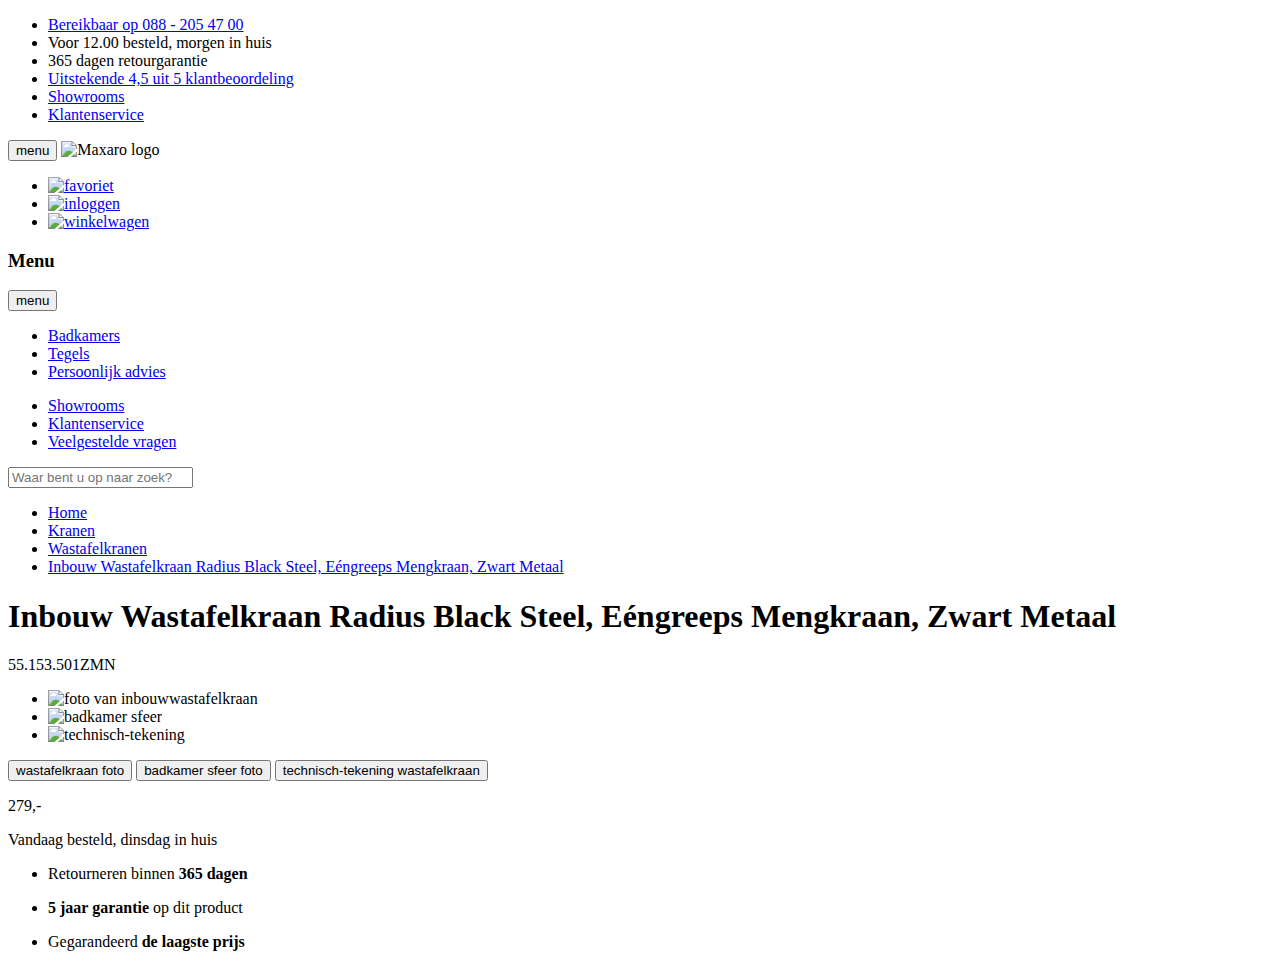
==== product_pagina.html @ a9a986fa "index pagina 80% af en begin product pagina" ====
<!doctype html>
<html lang="nl">

<head>
	<meta charset="UTF-8">
	<meta name="author" content="jouw naam">
	<meta name="viewport" content="width=device-width, initial-scale=1">
	<title>Badkamer & Tegel specialist | Maxaro</title>
	<link rel="preconnect" href="https://fonts.googleapis.com">
	<link rel="preconnect" href="https://fonts.gstatic.com" crossorigin>
	<link href="https://fonts.googleapis.com/css2?family=Caveat:wght@500&display=swap" rel="stylesheet">
	<link href="styles/style_product_pagina.css" rel="stylesheet">
</head>

<body>
	<header>
		<section>
			<ul class="container">
				<li>
					<a href="tel:0882054700">Bereikbaar op 088 - 205 47 00</a>
				</li>
				<li>
					Voor 12.00 besteld, morgen in huis
				</li>
				<li>
					365 dagen retourgarantie
				</li>
				<li>
					<a href="#">Uitstekende 4,5 uit 5 klantbeoordeling</a>
				</li>
				<li>
					<a href="#">Showrooms</a>
				</li>
				<li>
					<a href="#">Klantenservice</a>
				</li>
			</ul>
		</section>
		<nav class="container">
			<button>
				menu
			</button>
			<img src="images/site_pictures/maxaro-logo-white.svg" alt="Maxaro logo">
			<ul>
				<li>
					<a href="#"><img src="styles/icons/header-icons/heart-icon.svg" alt="favoriet"></a>
				</li>
				<li>
					<a href="#"><img src="styles/icons/header-icons/profile-icon.svg" alt="inloggen"></a>
				</li>
				<li>
					<a href="#"><img src="styles/icons/header-icons/cart-icon.svg" alt="winkelwagen "></a>
				</li>
			</ul>

			<!--BEGIN MOBILE NAV-->
			<section>
				<h3>
					Menu
				</h3>
				<button>
					menu
				</button>
				<ul>
					<li>
						<a href="#">Badkamers</a>
					</li>
					<li>
						<a href="#">Tegels</a>
					</li>
					<li>
						<a href="#">Persoonlijk advies</a>
					</li>
				</ul>

				<ul>
					<li>
						<a href="#">Showrooms</a>
					</li>
					<li>
						<a href="#">Klantenservice</a>
					</li>
					<li>
						<a href="#">Veelgestelde vragen</a>
					</li>
				</ul>
			</section>
			<!-- EIND MOBILE NAV-->
			<input type="text" placeholder="Waar bent u op naar zoek?">

		</nav>

	</header>



	<main>
		<ul class="container">
			<li><a href="index.html">Home</a></li>
			<li><a href="#">Kranen</a></li>
			<li><a href="#">Wastafelkranen</a></li>
			<li><a href="#">Inbouw Wastafelkraan Radius Black Steel, Eéngreeps Mengkraan, Zwart Metaal</a></li>
		</ul>
		<section class="container">
			<h1>Inbouw Wastafelkraan Radius Black Steel, Eéngreeps Mengkraan, Zwart Metaal</h1>
			<p>55.153.501ZMN</p>
			<ul>
				<li>
					<img src="/images/product_page/product-pictures/inbouw-wastafelkraan.jpeg"
						alt="foto van inbouwwastafelkraan">
				</li>
				<li>
					<img src="/images/product_page/product-pictures/badkamer.jpeg" alt="badkamer sfeer">
				</li>
				<li>
					<img src="/images/product_page/product-pictures/technisch-tekening.jpeg" alt="technisch-tekening">
				</li>
			</ul>
			<form>
				<button>wastafelkraan foto</button>
				<button>badkamer sfeer foto</button>
				<button>technisch-tekening wastafelkraan</button>
			</form>
			<section>
				<p>279,-</p>
				<p>Vandaag besteld, dinsdag in huis</p>
			</section>

		</section>

		<ul>
			<li>
				<p>Retourneren binnen <strong>365 dagen</strong></p>
			</li>
			<li>
				<p><strong>5 jaar garantie</strong> op dit product</p>
			</li>
			<li>
				<p>Gegarandeerd <strong>de laagste prijs</strong></p>
			</li>
		</ul>
	</main>
	<footer>

	</footer>
	<script src="scripts/script.js"></script>
</body>
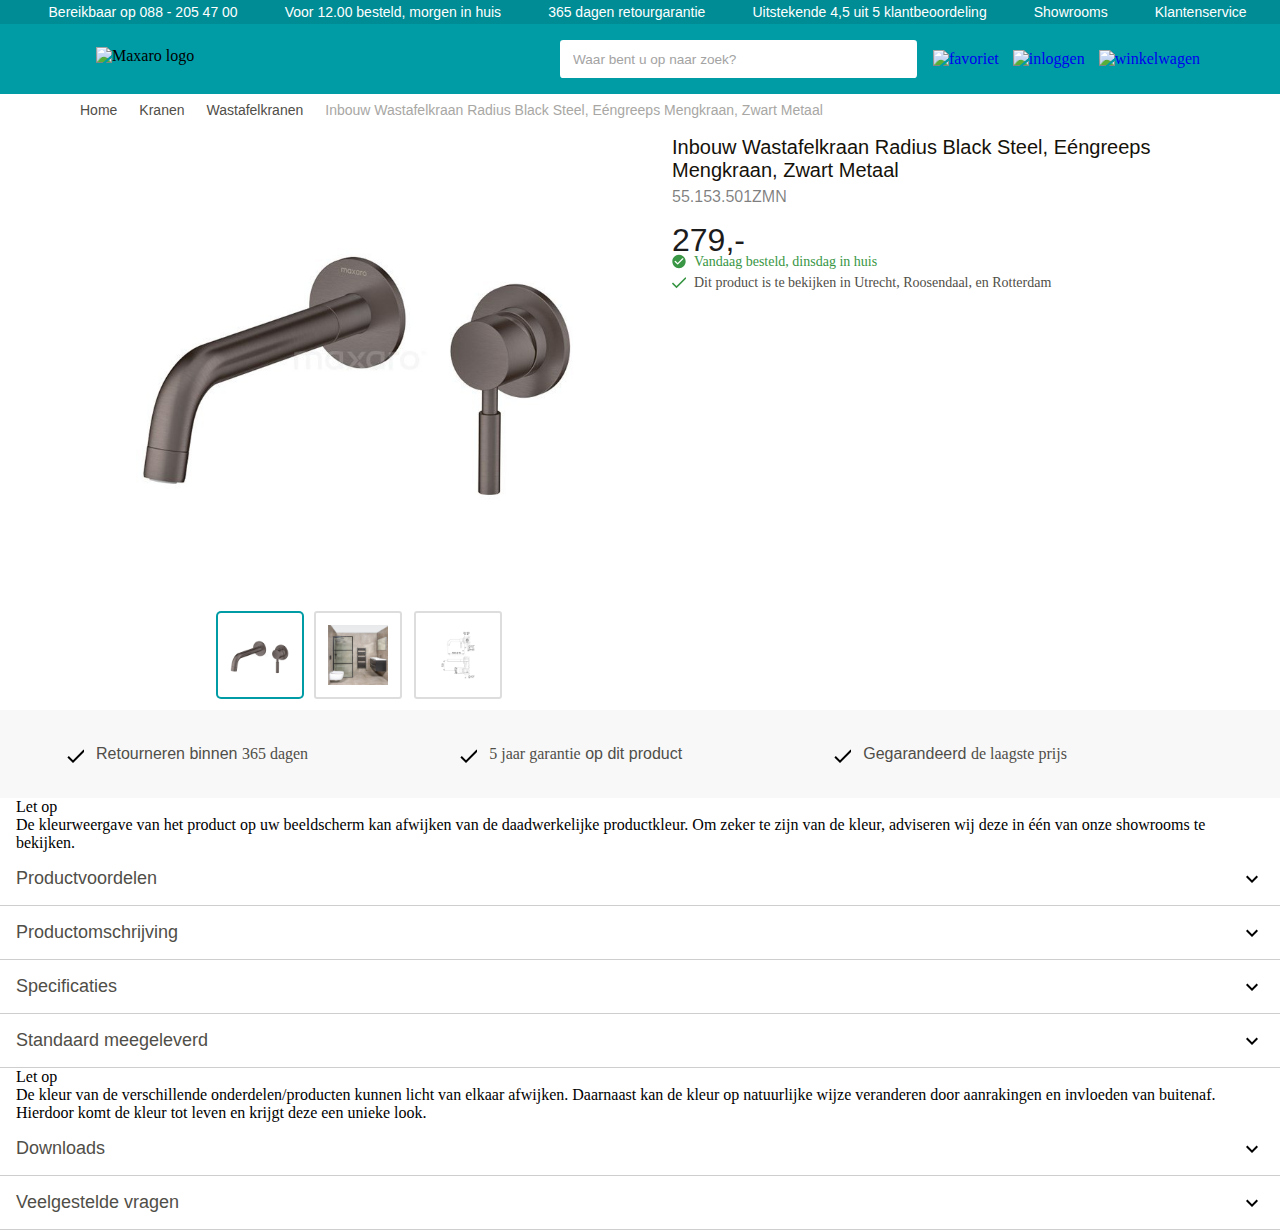
==== commit 817ca02e: "product specific page updated" ====
--- a/product_pagina.html
+++ b/product_pagina.html
@@ -54,7 +54,7 @@
 			</ul>
 
 			<!--BEGIN MOBILE NAV-->
-			<section>
+			<!-- <section>
 				<h3>
 					Menu
 				</h3>
@@ -84,7 +84,7 @@
 						<a href="#">Veelgestelde vragen</a>
 					</li>
 				</ul>
-			</section>
+			</section> -->
 			<!-- EIND MOBILE NAV-->
 			<input type="text" placeholder="Waar bent u op naar zoek?">
 
@@ -101,6 +101,7 @@
 			<li><a href="#">Wastafelkranen</a></li>
 			<li><a href="#">Inbouw Wastafelkraan Radius Black Steel, Eéngreeps Mengkraan, Zwart Metaal</a></li>
 		</ul>
+		<!--Globaal informatie product-->
 		<section class="container">
 			<h1>Inbouw Wastafelkraan Radius Black Steel, Eéngreeps Mengkraan, Zwart Metaal</h1>
 			<p>55.153.501ZMN</p>
@@ -117,28 +118,225 @@
 				</li>
 			</ul>
 			<form>
-				<button>wastafelkraan foto</button>
-				<button>badkamer sfeer foto</button>
-				<button>technisch-tekening wastafelkraan</button>
+				<button aria-label="foto impressie wastafelkraan"></button>
+				<button aria-label="foto impressie badkamer"></button>
+				<button aria-label="foto impressie technische tekening"></button>
 			</form>
+			<p>279,-</p>
+			<p>Vandaag besteld, dinsdag in huis</p>
+			<!--cta cart button-->
+			<!-- <section id="test">
+				<form>
+					<input type="number" placeholder="1" min="1" max="99"></input>
+					<button aria-label="plus 1 hoeveelheid">more</button>
+					<button aria-label="min 1 hoeveelheid">less</button>
+				</form>
+				<button aria-label="plaats in winkelwagen">Plaats in winkelwagen</button>
+			</section> -->
+
+			<p>Dit product is te bekijken in <strong>Utrecht, Roosendaal,</strong> en <strong>Rotterdam</strong></p>
+
+		</section>
+
+
+		<!--3 USP-->
+
+		<section>
+			<ul class="container">
+				<li>
+					<p>Retourneren binnen <strong>365 dagen</strong></p>
+				</li>
+				<li>
+					<p><strong>5 jaar garantie</strong> op dit product</p>
+				</li>
+				<li>
+					<p>Gegarandeerd <strong>de laagste prijs</strong></p>
+				</li>
+			</ul>
+
+		</section>
+		<!--Product details-->
+		<article>
+			<ul>
+				<li><a href="#productvoordelen">Productvoordelen</a></li>
+				<li><a href="#productomschrijving">Productomschrijving</a></li>
+				<li><a href="#specificaties">Specificaties</a></li>
+				<li><a href="#standaard_meegeleverd">Standaard Meegeleverd</a></li>
+				<li><a href="#downloads">Downloads</a></li>
+				<li><a href="FAQ">Faq</a></li>
+			</ul>
 			<section>
-				<p>279,-</p>
-				<p>Vandaag besteld, dinsdag in huis</p>
+				<p>Let op</p>
+				<p>De kleurweergave van het product op uw beeldscherm kan afwijken van de daadwerkelijke productkleur.
+					Om zeker te zijn van de kleur, adviseren wij deze in één van onze showrooms te bekijken.</p>
 			</section>
-
-		</section>
-
-		<ul>
-			<li>
-				<p>Retourneren binnen <strong>365 dagen</strong></p>
-			</li>
-			<li>
-				<p><strong>5 jaar garantie</strong> op dit product</p>
-			</li>
-			<li>
-				<p>Gegarandeerd <strong>de laagste prijs</strong></p>
-			</li>
-		</ul>
+			<details>
+				<summary id="productvoordelen">Productvoordelen</summary>
+				<ul>
+					<li>
+						<p>Het hoge afwerkingsniveau zorgt voor een luxe uitstraling.</p>
+					</li>
+					<li>
+						<p>De wastafelkraan beschikt over Easy Clean, waardoor u de straalregelaar met één
+							vingerbeweging kalkvrij maakt.
+
+						</p>
+					</li>
+					<li>
+						<p>Het meermaals handmatig en machinaal polijsten geeft de kraan een zeer glad oppervlak.
+
+						</p>
+					</li>
+					<li>
+						<p>De cartouche met keramische schijftechnologie van Kerox maakt dit exemplaar zeer accuraat.
+						</p>
+					</li>
+					<li>
+						<p>Dankzij de schuimstraalmond heeft u minder last van spatwater.</p>
+					</li>
+				</ul>
+			</details>
+			<details>
+				<summary id="productomschrijving">Productomschrijving</summary>
+				Deze prachtige wastafelkraan uit de Radius-serie maakt uw badkamermeubel compleet en staat dagelijks
+				centraal bij uw persoonlijke verzorging. De kraan is eenvoudig te bedienen door middel van een hendel,
+				waarmee u zowel de temperatuur als de kracht van de straal bepaalt. Daarbij is de wastafelkraan voorzien
+				van Easy Clean en hierdoor zeer eenvoudig schoon te maken. Met slechts één vingerbeweging maakt u de
+				straalregelaar kalkvrij.
+
+				<p>
+					<strong>Stijlvol design</strong>
+					De wastafelkraan heeft een stoere uitstraling door de zwart metalen kleur. Bovendien zorgen de
+					gebogen
+					uitloop en afgeronde vormen voor een elegante touch. Dit exemplaar mag absoluut niet ontbreken in uw
+					badkamerinterieur. Hiermee geeft u de ruimte gegarandeerd een stijlvolle look-and-feel.
+				</p>
+
+				<p>
+					<strong>Hoogwaardige kwaliteit</strong>
+					De wastafelkraan is voorzien van een zeer glad oppervlak doordat deze meermaals handmatig en
+					machinaal
+					gepolijst is. Na het polijsten wordt deze eerst vernikkeld en verchroomd, waardoor de afwerklaag
+					extra
+					sterk is. Vervolgens wordt de kraan geborsteld. Door de toepassing van PVD krijgt deze een zwart
+					metalen
+					kleur. Verder maakt de cartouche met keramische schijftechnologie van Kerox de kraan zeer
+					accuraat.Door
+					de uitstekende kwaliteit heeft u hier jarenlang plezier van.
+				</p>
+
+				<p>
+					<strong>Combineer met een badkamermeubel naar keuze</strong>
+					Combineer de wastafelkraan met een badkamermeubel. Het meubel stelt u volledig naar wens samen met
+					de
+					Modulo-serie.Om een mooi samenhangend geheel te creëren,stemt u de kranen in uw badkamer op elkaar
+					af.
+				</p>
+			</details>
+
+			<details>
+				<summary id="specificaties">Specificaties</summary>
+				<!--bron: https://developer.mozilla.org/en-US/docs/Web/HTML/Element/dl-->
+				<dl>
+					<dt>
+						Inbouwdiepte
+					</dt>
+					<dd>
+						35~60 mm
+					</dd>
+
+					<dt>
+						Kleur
+					</dt>
+					<dd>
+						Zwart
+					</dd>
+
+					<dt>
+						Kleurnaam
+					</dt>
+					<dd>
+						Zwart metaal
+					</dd>
+
+					<dt>
+						Lengte
+					</dt>
+
+					<dd>
+						21.5cm
+					</dd>
+				</dl>
+				<p>Wastafelkraan</p>
+				<dl>
+					<dt>
+						Bediening
+					</dt>
+					<dd>
+						Eéngreeps
+					</dd>
+					<dt>
+						Draadaansluiting
+					</dt>
+					<dd>
+						Binnendraad gas cilindrisch
+					</dd>
+					<dt>
+						Draaibaar
+					</dt>
+					<dd>
+						-
+					</dd>
+					<dt>
+						Inbouwdiepte
+					</dt>
+					<dd>
+						35~60 mm
+					</dd>
+					<dt>
+						Afwerkingsmethode
+					</dt>
+					<dd>
+						Physical vapor deposition
+					</dd>
+				</dl>
+				<p>Verpakkingsinformatie</p>
+				<p>
+					Pakket 1
+				</p>
+			</details>
+			<details>
+				<summary>Standaard meegeleverd</summary>
+				<ul>
+					<li>Inbouwdeel</li>
+					<li>Overloopcover</li>
+					<li>Bevestigingmateriaal</li>
+					<li>Installatiehandleiding</li>
+				</ul>
+			</details>
+			<section>
+				<p>Let op</p>
+				<p>De kleur van de verschillende onderdelen/producten kunnen licht van elkaar afwijken. Daarnaast kan de kleur op natuurlijke wijze veranderen door aanrakingen en invloeden van buitenaf. Hierdoor komt de kleur tot leven en krijgt deze een unieke look.</p>
+			</section>
+			<details>
+				<summary>Downloads</summary>
+				<ul>
+					<li><a href="#">onderhoud-kranen-toebehoren.pdf</a></li>
+					<li><a href="#">garantie-kranen-toebehoren_0.pdf</a></li>
+				</ul>
+			</details>
+			<details>
+				<summary>Veelgestelde vragen</summary>
+				<details>
+					<summary>Wat onderscheidt Maxaro-kranen van andere merken?</summary>
+					<p>Maxaro ontwikkelt eigen producten, waardoor wij alle kennis in huis hebben om u van deskundig advies te voorzien. Daarnaast bieden wij u een voor Nederland unieke eerstelijnsservice mét voorraadsysteem. Daardoor zijn we niet afhankelijk van externe leveranciers of producenten, en beschikt u snel over nieuwe of reserveonderdelen. Dit maakt dat wij met onze kranen een unieke marktpositie hebben.</p>
+				</details>
+				<details>
+					<summary>Hoeveel garantie heb ik op een kraan?</summary>
+					<p>Maxaro biedt u vanaf de datum van levering standaard twee of vijf jaar garantie op uw kraan. Bewaar uw oorspronkelijke factuur goed, want dit is uw bewijs van aankoop.</p>
+				</details>
+			</details>
+		</article>
 	</main>
 	<footer>
 
--- a/styles/style_product_pagina.css
+++ b/styles/style_product_pagina.css
@@ -0,0 +1,498 @@
+@import url(style_algemeen.css);
+
+/******/
+/*MAIN*/
+/******/
+
+main>ul:first-of-type {
+    display: flex;
+    gap: 3px;
+}
+
+main>ul:first-of-type li:not(:nth-of-type(3)) {
+    display: none;
+}
+
+main>ul li{
+    position: relative;
+    display: flex;
+    gap: 3px;
+    align-items: center;
+}
+
+main>ul:first-of-type li:nth-of-type(3)::before {
+    content: '';
+    flex-shrink: 0;
+
+    width: 1.5rem;
+    height: 1.5rem;
+    background-size: auto;
+    background-image: url('icons/main-tweede-pagina-icons/arrow-left-icon.svg');
+    background-repeat: no-repeat;
+}
+
+main>ul li:not(:last-of-type)::after{
+    content: '';
+    flex-shrink: 0;
+    width: 1rem;
+    height: 1rem;
+    background-size: auto;
+    background-image: url('icons/main-tweede-pagina-icons/arrow-right-icon.svg');
+    background-repeat: no-repeat;
+    display: none;
+}
+
+main>ul li a {
+    font-family: 'asapregular', sans-serif;
+    font-weight: lighter;
+    -webkit-font-smoothing: antialiased;
+    font-size: 0.875rem;
+    color: var(--main-tertiary-text-color);
+    padding-bottom: 2px;
+}
+
+main>ul li:last-of-type a {
+    color: var(--mobile-menu-last-ul-text-color);
+}
+
+/*************************/
+/*main product globaal informatie*/
+/*************************/
+
+main>section:first-of-type h1 {
+    font-size: 1.25rem;
+    color: var( --product-page-h1);
+    font-family: 'asap_mediumregular', sans-serif;
+    -webkit-font-smoothing: antialiased;
+    font-weight: 100;
+    margin-bottom: 0.75rem;
+}
+
+main>section:first-of-type>p:first-of-type {
+    color: var(--img-gradient);
+    font-family: 'asapregular', sans-serif;
+    -webkit-font-smoothing: antialiased;
+}
+
+main>section:first-of-type>ul:first-of-type {
+    overflow-x: scroll;
+    display: flex;
+    scroll-snap-type: x mandatory;
+    margin-bottom: 1rem;
+}
+
+main>section:first-of-type ul:first-of-type li {
+    position: relative;
+    display: block;
+    width: 100%;
+    height: 100%;
+    flex-shrink: 0;
+    scroll-snap-align: start;
+}
+
+main>section:first-of-type ul:first-of-type img {
+    width:14.375rem;
+    height: 14.375rem;
+    margin: auto;
+    display: block;
+}
+
+main>section:first-of-type>form{
+    display: none;
+}
+
+main>section:first-of-type p:nth-of-type(2) {
+    font-size: 2rem;
+    font-family: 'asap_mediumregular', sans-serif;
+    -webkit-font-smoothing: antialiased;
+    color: var(--main-text-color) ;
+}
+
+main>section:first-of-type p:nth-of-type(3) {
+    color:var(--product-on-stock-text-color);
+    font-family: 'asapbold';
+    font-size: .875rem;
+}
+
+main>section:first-of-type p:nth-of-type(3)::before {
+    padding-left: .875rem;
+    content:'';
+    width: 1rem;
+    height: 1rem;
+    margin-right: 0.5rem;
+    background-image: url(../styles/icons/main-tweede-pagina-icons/product-on-stock-check.svg);
+    background-repeat: no-repeat;
+    background-size: 1rem;
+    background-position: center;
+}
+
+main>section:first-of-type p:last-of-type {
+    -webkit-font-smoothing: antialiased;
+    font-family: 'asapregular';
+    color: var(--main-tertiary-text-color);
+    font-size: .875rem;
+    margin-right: .25rem;
+}
+
+main>section:first-of-type p:last-of-type::before {
+    padding-left: .875rem;
+    content:'';
+    width: 1.25rem;
+    height: 1.25rem;
+    margin-right: 0.5rem;
+    background-image: url(../styles/icons/main-tweede-pagina-icons/green-check-icon.svg);
+    background-repeat: no-repeat;
+    background-size: 1.25rem;
+    background-position: center;
+}
+
+main>section:first-of-type p:last-of-type strong {
+    -webkit-font-smoothing: antialiased;
+    font-weight: lighter;
+    font-family: 'asap_mediumregular';
+}
+
+main>section:first-of-type section {
+   border-top: 1px solid var(--mobile-menu-border-color);
+}
+
+
+/***********************/
+/*mobile in winkelwagen*/
+/***********************/
+
+main>section:first-of-type section{
+    display: flex;
+    align-items: center;
+    left: 0;
+    right: 0;
+    bottom: 0;
+    border-top: 1px solid var(--mobile-product-page-cta-bar-border);
+    position: fixed;
+    z-index: 1;
+    background-color: var( --accent-text-color);
+    padding: 0.75rem 1rem;
+    min-height:3rem;
+}
+
+main>section:first-of-type section>button{
+    padding: 0px 2rem;
+    flex-grow: 1;
+    justify-content: center;
+
+    background-color: var(--mobile-product-page-cta-button-color);
+    box-shadow: 0 2px 0 var( --cart-cta-button-box-shadow), 0 2px 0 var(--mobile-product-page-cta-button-color);
+    border: none;
+    border-radius: 4px;
+    appearance: none;
+
+    font-family:'asap_mediumregular', sans-serif;
+    -webkit-font-smoothing: antialiased;
+    font-weight: lighter;
+    color: white;
+    font-size: 1rem;
+    min-height: 3rem;
+}
+
+main>section:first-of-type section>form {
+    display: grid;
+    grid-template-columns: 1fr 1rem;
+    border: 1px solid var(--product-page-amount-counter-border);
+    border-radius: 3px;
+    margin-right: 0.75rem;
+    overflow: hidden;
+}
+
+main>section:first-of-type section input[type="number"] {
+    grid-row-start:1;
+    grid-row-end:3;
+    border: transparent;
+    text-align: center;
+    height: 2.875rem;
+    width: 3rem;
+}
+
+main>section:first-of-type section>form button {
+    width: 1rem;
+    height: 1rem;
+    appearance: none;
+    padding-left: 1rem;
+    overflow: hidden;
+    background-color: var(--accent-text-color);
+    background-repeat: no-repeat;
+    background-size: 1rem;
+    background-position: center;
+    border: none;
+}
+
+main>section:first-of-type section>form button:hover {
+  cursor: pointer;
+}
+
+main>section:first-of-type section button[aria-label="plus 1 hoeveelheid"] {
+    background-image: url(../styles/icons/main-tweede-pagina-icons/arrow-up-icon.svg);
+    align-self: end;
+}
+
+main>section:first-of-type section button[aria-label="min 1 hoeveelheid"] {
+    background-image: url(../styles/icons/main-tweede-pagina-icons/arrow-down-icon.svg);
+    align-self: start;
+}
+
+
+/*********************/
+/*de drie speerpunten*/
+/*********************/
+
+main>section:nth-of-type(2) ul {
+    display: flex;
+    flex-direction: column;
+    padding: 1rem 1rem;
+    border-top: solid 1px var(--mobile-menu-border-color);
+    border-bottom: solid 1px var(--mobile-menu-border-color);
+} 
+
+main>section:nth-of-type(2) ul li  {
+    position: relative;
+    display: flex;
+    align-items: center;
+    flex-direction: row;
+    gap: .25rem;
+}
+
+main>section:nth-of-type(2) ul li p  {
+    color: var(--main-tertiary-text-color);
+    font-size: .875rem;
+    font-family: 'asapregular', sans-serif;
+    -webkit-font-smoothing: antialiased;
+}
+
+main>section:nth-of-type(2) ul li::before {
+    content: '';
+    flex-shrink: 0;
+
+    width: 1.25rem;
+    height: 1.25rem;
+    background-size: auto;
+    background-image: url('icons/main-tweede-pagina-icons/green-check-icon.svg');
+    background-repeat: no-repeat;
+}
+
+main>section:nth-of-type(2) ul li p strong {
+    -webkit-font-smoothing: antialiased;
+    font-weight: lighter;
+    font-family: 'asap_mediumregular';
+}
+/*****************/
+/*product details*/
+/*****************/
+
+main>article>* {
+    padding-left: 1em;
+    padding-right: 1em;
+}
+
+main>article>ul:first-of-type {
+    display: none;
+}
+
+main>article details {
+    border-bottom: 1px solid var(--mobile-menu-border-color) ;
+}
+
+main>article>details summary {
+    padding: 1rem 0rem;
+
+    font-family: 'asap_mediumregular', sans-serif;
+    font-size: 1.125rem;
+    -webkit-font-smoothing: antialiased;
+    color: var(--main-tertiary-text-color);
+    
+    list-style-type: none;
+    background-image: url(../styles/icons/main-tweede-pagina-icons/arrow-down-icon.svg);
+    background-repeat: no-repeat;
+    background-size: 1.5rem;
+    background-position: 100% center;
+
+}
+
+main>article>details summary:hover {
+    cursor: pointer;
+}
+
+main>article details[open] summary{
+    background-image: url(../styles/icons/main-tweede-pagina-icons/arrow-up-icon.svg);
+} 
+
+
+main>article dl {
+    display: flex;
+    flex-wrap: wrap;
+}
+
+main>article dl dt,
+main>article dl dd {
+    width: 50%;
+    padding: 0.625rem 0.5rem;
+    font-family: 'asapregular', sans-serif;
+    -webkit-font-smoothing: antialiased;
+}
+
+main>article dl dt:nth-child(4n+1),
+main>article dl dd:nth-child(4n+2){
+    background-color: var(--review-section-background) ;
+    color: var( --product-page-detail-text-color);
+}
+
+main>article dl dd:nth-child(4n+2) {
+    color: var(--main-tertiary-text-color);
+}
+
+main>article dl dt{
+    color: var(--product-page-detail-text-color);
+}
+
+main>article dl dd{
+    color: var(--main-tertiary-text-color);
+}
+
+
+
+
+
+
+
+
+
+
+
+
+
+
+
+
+
+
+
+@media screen and (min-width:48em) {
+    main>ul:first-of-type li:not(:nth-of-type(3)), main>ul:first-of-type li:not(:last-of-type)::after {
+        display: flex;
+    }
+
+    main>ul:first-of-type li:nth-of-type(3)::before {
+        display: none;
+    }
+    /****************************/
+    /*globaal product informatie*/
+    /****************************/
+
+    main>section:first-of-type {
+        display: grid;
+        grid-template-columns: 50% 50%;
+        margin-top: 1rem;
+        column-gap: 2rem;
+        grid-template-rows: 3.25rem 2.125rem 2rem 1.3125rem 4rem 1.3125rem 1fr 6.875rem;
+    }
+
+    main>section:first-of-type>form {
+        display: flex;
+        gap: 0.75rem;
+        align-items: center;
+        justify-content: center;
+    }
+
+    main>section:first-of-type>form button {
+        appearance: none;
+        display: block;
+        box-sizing: content-box;
+        width: 3.75rem;
+        height: 3.75rem;
+        padding: .75rem;
+        overflow: hidden;
+        border: 2px solid var(--mobile-product-page-cta-bar-border);
+        border-radius: 3px;
+
+        background-color: white;
+        background-size: 3.75rem;
+        background-repeat: no-repeat;
+        background-position: center;
+
+    }
+
+    main>section:first-of-type>form button[aria-label="foto impressie wastafelkraan"] {
+        background-image: url(../images/product_page/product-pictures/inbouw-wastafelkraan.jpeg);
+        border: none;
+        box-shadow: 0 0 0 2px var(--brand-color);
+    }
+
+    main>section:first-of-type>form button[aria-label="foto impressie badkamer"] {
+        background-image: url(../images/product_page/product-pictures/badkamer.jpeg);
+    }
+
+    main>section:first-of-type>form button[aria-label="foto impressie technische tekening"] {
+        background-image: url(../images/product_page/product-pictures/technisch-tekening.jpeg);
+    }
+
+    main>section:first-of-type section {
+        position: static;
+        border-top: none;
+        padding-left: 0;
+        padding-right: 0;
+    }
+
+    main>section:first-of-type>ul:first-of-type {
+        grid-row: 1 / 8;
+    }
+
+    main>section:first-of-type>ul:first-of-type img {
+        max-width: 28rem;
+        width: 100%;
+        height: auto;
+    }
+
+    main>section:first-of-type>form:first-of-type {
+        grid-row: 8 / 9;
+    }
+
+    /**************/
+    /*3 USP punten*/
+    /**************/
+    main>section:last-of-type {
+        background-color: var(--product-page-3-usp-background);
+    } 
+
+    main>section:last-of-type ul {
+        display: flex;
+        flex-direction: row;
+        padding: 0rem;
+        height: 5.5rem;
+        border-top: none;
+        border-bottom: none;
+        justify-content: space-evenly;
+    } 
+
+    main>section:last-of-type ul li  {
+        flex-shrink: 0;
+        flex-grow: 1;
+    }
+
+    main>section:last-of-type ul li p  {
+        color: var(--main-tertiary-text-color);
+        font-size: 1rem;
+        font-family: 'asapregular', sans-serif;
+        -webkit-font-smoothing: antialiased;
+    }
+
+    main>section:last-of-type ul li::before {
+        background-image: url('icons/main-tweede-pagina-icons/usp-check-icon.svg');
+        margin-right: .5rem;
+    }
+}
+
+
+
+@media screen and (min-width:80em) {
+    main>ul:first-of-type {
+        margin-top: .5em;
+    }
+  }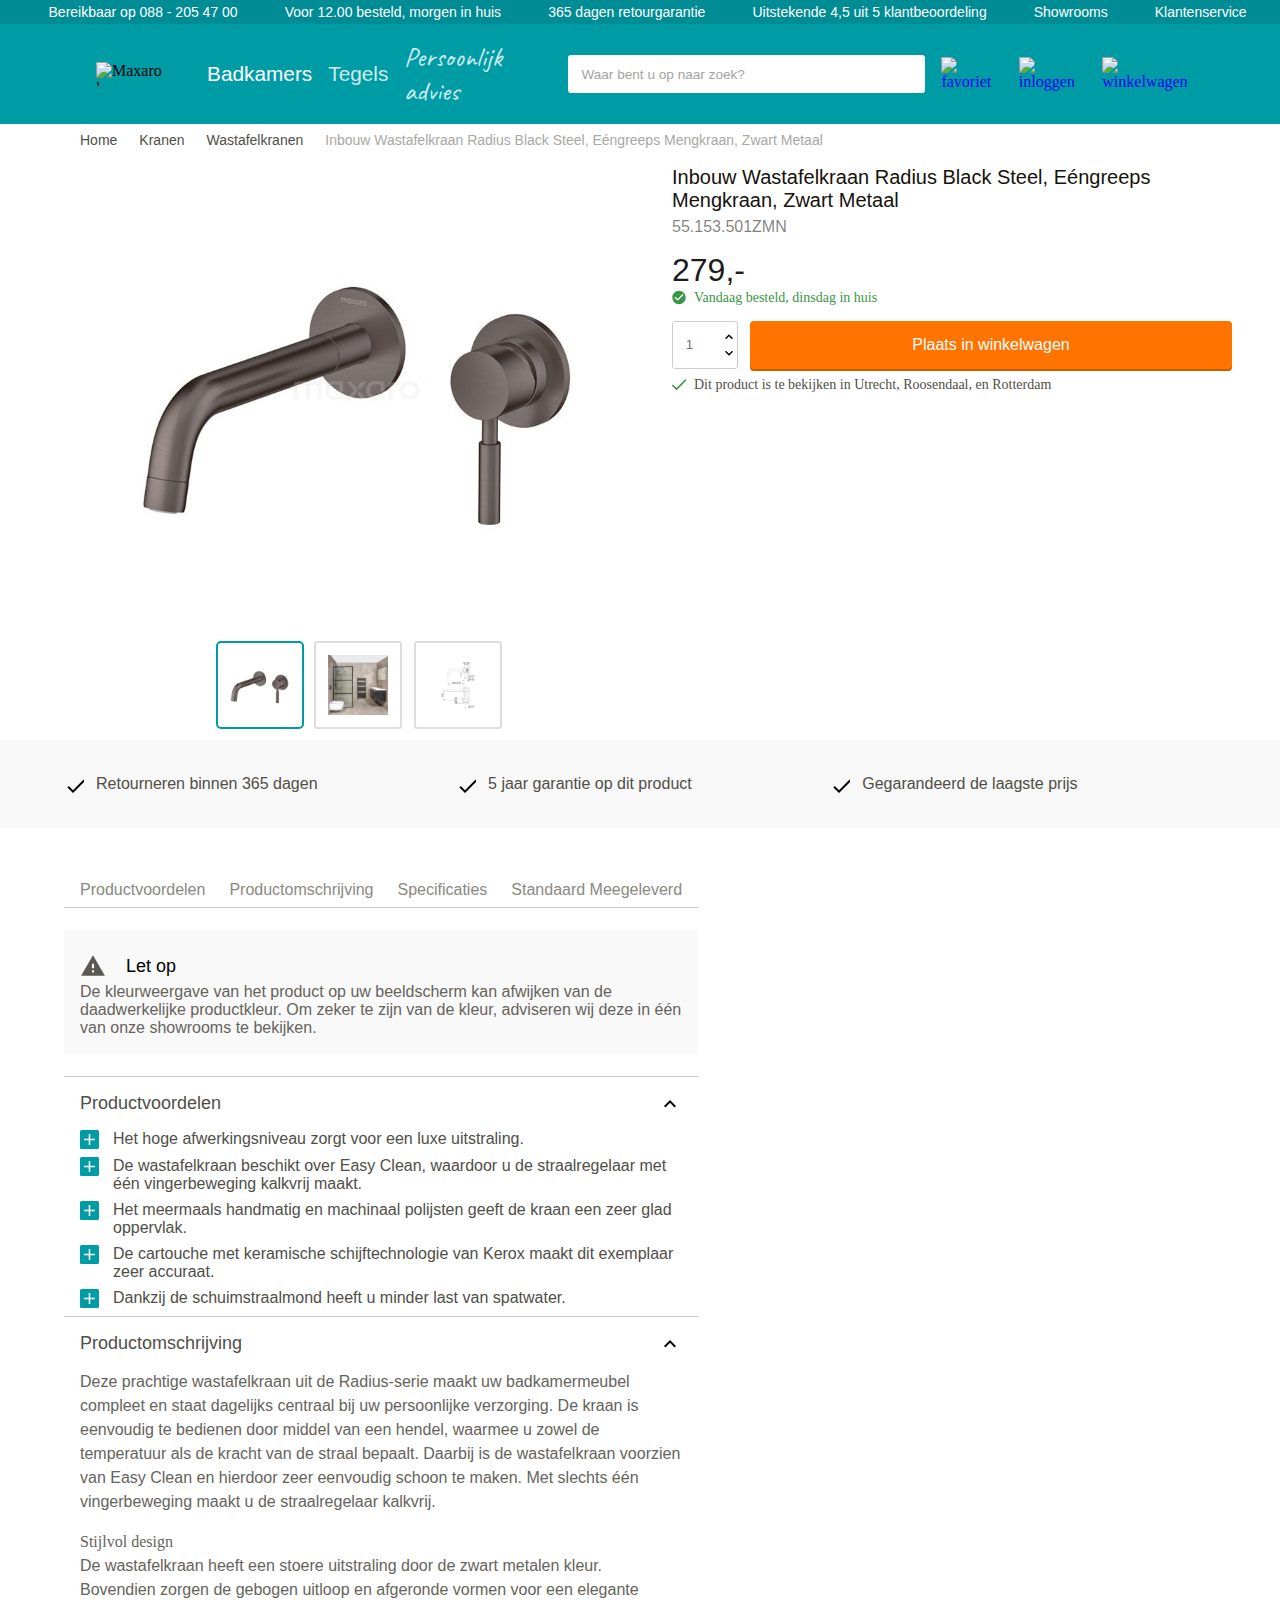
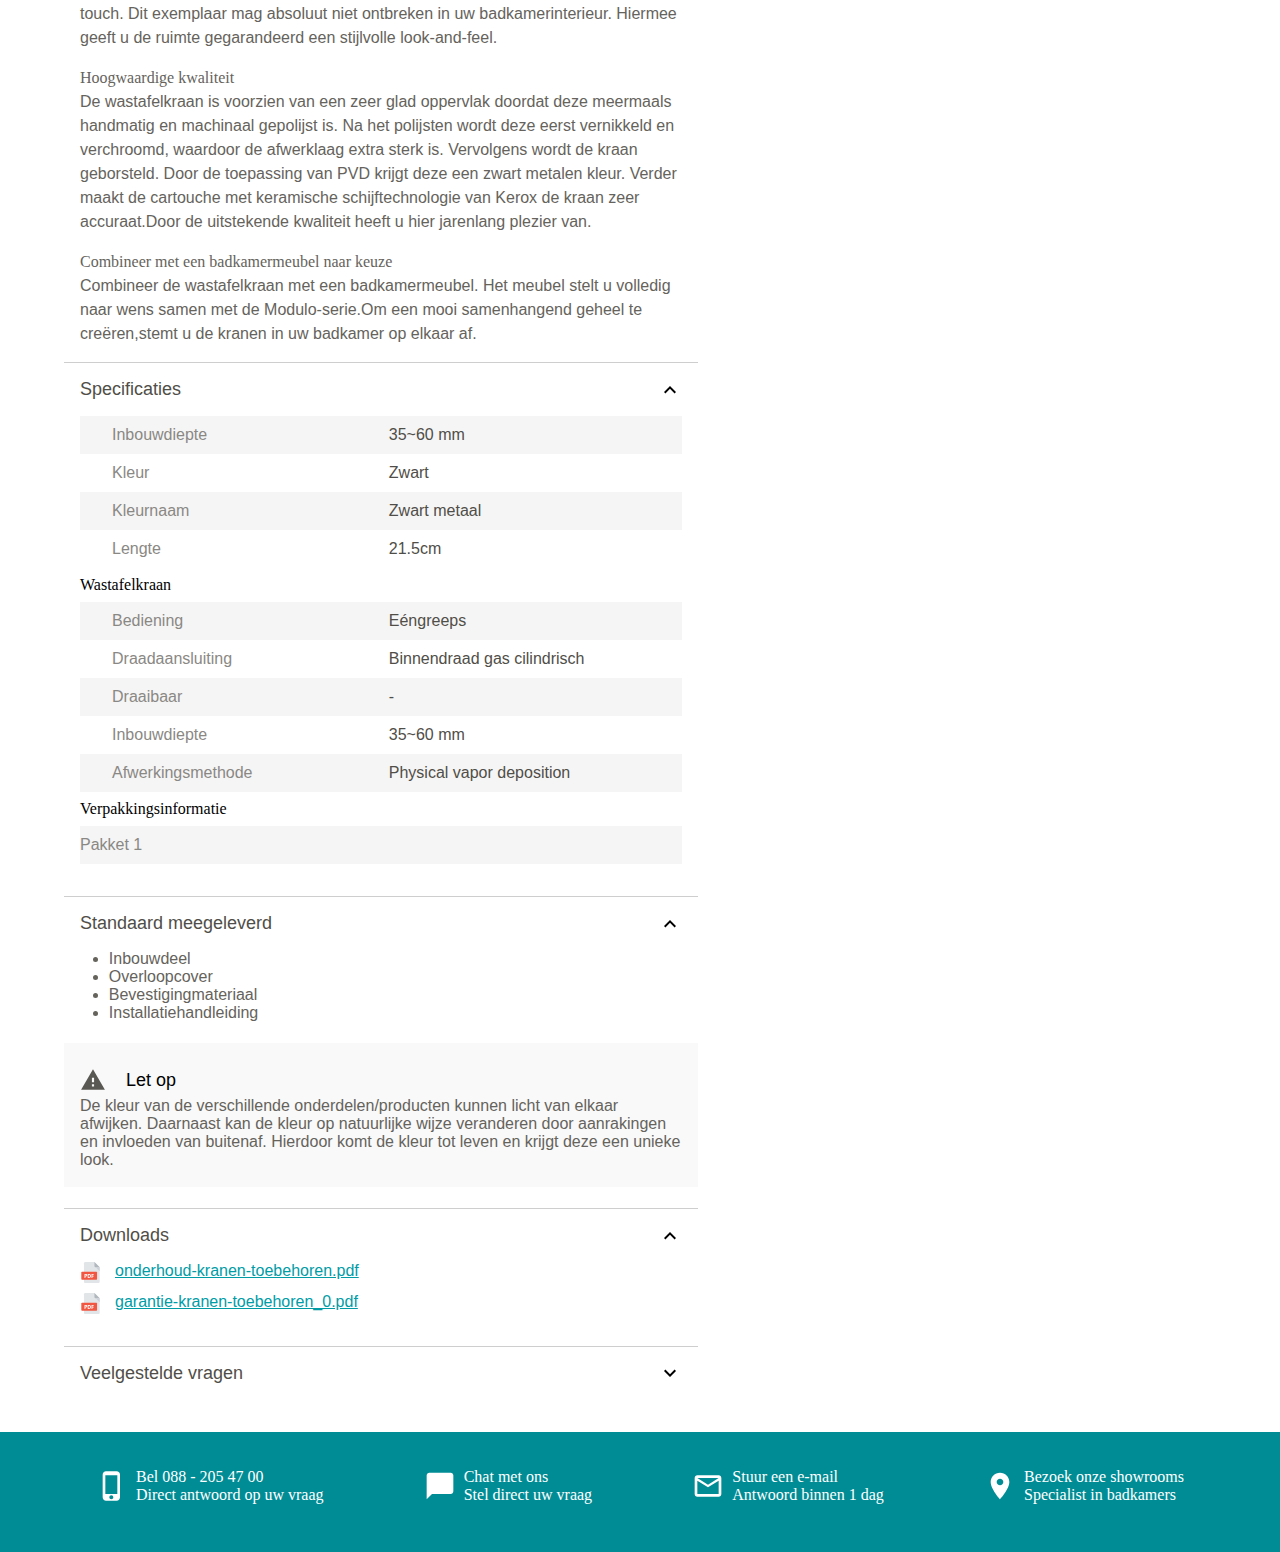
==== commit 54cf6463: "eerste kans eind product" ====
--- a/product_pagina.html
+++ b/product_pagina.html
@@ -54,7 +54,7 @@
 			</ul>
 
 			<!--BEGIN MOBILE NAV-->
-			<!-- <section>
+			<section>
 				<h3>
 					Menu
 				</h3>
@@ -84,7 +84,7 @@
 						<a href="#">Veelgestelde vragen</a>
 					</li>
 				</ul>
-			</section> -->
+			</section>
 			<!-- EIND MOBILE NAV-->
 			<input type="text" placeholder="Waar bent u op naar zoek?">
 
@@ -98,7 +98,7 @@
 		<ul class="container">
 			<li><a href="index.html">Home</a></li>
 			<li><a href="#">Kranen</a></li>
-			<li><a href="#">Wastafelkranen</a></li>
+			<li><a href="index.html">Wastafelkranen</a></li>
 			<li><a href="#">Inbouw Wastafelkraan Radius Black Steel, Eéngreeps Mengkraan, Zwart Metaal</a></li>
 		</ul>
 		<!--Globaal informatie product-->
@@ -107,14 +107,14 @@
 			<p>55.153.501ZMN</p>
 			<ul>
 				<li>
-					<img src="/images/product_page/product-pictures/inbouw-wastafelkraan.jpeg"
+					<img src="images/product_page/product-pictures/inbouw-wastafelkraan.jpeg"
 						alt="foto van inbouwwastafelkraan">
 				</li>
 				<li>
-					<img src="/images/product_page/product-pictures/badkamer.jpeg" alt="badkamer sfeer">
-				</li>
-				<li>
-					<img src="/images/product_page/product-pictures/technisch-tekening.jpeg" alt="technisch-tekening">
+					<img src="images/product_page/product-pictures/badkamer.jpeg" alt="badkamer sfeer">
+				</li>
+				<li>
+					<img src="images/product_page/product-pictures/technisch-tekening.jpeg" alt="technisch-tekening">
 				</li>
 			</ul>
 			<form>
@@ -125,14 +125,14 @@
 			<p>279,-</p>
 			<p>Vandaag besteld, dinsdag in huis</p>
 			<!--cta cart button-->
-			<!-- <section id="test">
+			<section>
 				<form>
 					<input type="number" placeholder="1" min="1" max="99"></input>
 					<button aria-label="plus 1 hoeveelheid">more</button>
 					<button aria-label="min 1 hoeveelheid">less</button>
 				</form>
 				<button aria-label="plaats in winkelwagen">Plaats in winkelwagen</button>
-			</section> -->
+			</section>
 
 			<p>Dit product is te bekijken in <strong>Utrecht, Roosendaal,</strong> en <strong>Rotterdam</strong></p>
 
@@ -156,21 +156,21 @@
 
 		</section>
 		<!--Product details-->
-		<article>
+		<article class="container">
 			<ul>
 				<li><a href="#productvoordelen">Productvoordelen</a></li>
 				<li><a href="#productomschrijving">Productomschrijving</a></li>
 				<li><a href="#specificaties">Specificaties</a></li>
 				<li><a href="#standaard_meegeleverd">Standaard Meegeleverd</a></li>
 				<li><a href="#downloads">Downloads</a></li>
-				<li><a href="FAQ">Faq</a></li>
+				<li><a href="#faq">Faq</a></li>
 			</ul>
 			<section>
 				<p>Let op</p>
 				<p>De kleurweergave van het product op uw beeldscherm kan afwijken van de daadwerkelijke productkleur.
 					Om zeker te zijn van de kleur, adviseren wij deze in één van onze showrooms te bekijken.</p>
 			</section>
-			<details>
+			<details open>
 				<summary id="productvoordelen">Productvoordelen</summary>
 				<ul>
 					<li>
@@ -196,13 +196,17 @@
 					</li>
 				</ul>
 			</details>
-			<details>
+			<details open>
 				<summary id="productomschrijving">Productomschrijving</summary>
-				Deze prachtige wastafelkraan uit de Radius-serie maakt uw badkamermeubel compleet en staat dagelijks
-				centraal bij uw persoonlijke verzorging. De kraan is eenvoudig te bedienen door middel van een hendel,
-				waarmee u zowel de temperatuur als de kracht van de straal bepaalt. Daarbij is de wastafelkraan voorzien
-				van Easy Clean en hierdoor zeer eenvoudig schoon te maken. Met slechts één vingerbeweging maakt u de
-				straalregelaar kalkvrij.
+				<p>
+					Deze prachtige wastafelkraan uit de Radius-serie maakt uw badkamermeubel compleet en staat dagelijks
+					centraal bij uw persoonlijke verzorging. De kraan is eenvoudig te bedienen door middel van een
+					hendel,
+					waarmee u zowel de temperatuur als de kracht van de straal bepaalt. Daarbij is de wastafelkraan
+					voorzien
+					van Easy Clean en hierdoor zeer eenvoudig schoon te maken. Met slechts één vingerbeweging maakt u de
+					straalregelaar kalkvrij.
+				</p>
 
 				<p>
 					<strong>Stijlvol design</strong>
@@ -234,7 +238,7 @@
 				</p>
 			</details>
 
-			<details>
+			<details open>
 				<summary id="specificaties">Specificaties</summary>
 				<!--bron: https://developer.mozilla.org/en-US/docs/Web/HTML/Element/dl-->
 				<dl>
@@ -305,8 +309,8 @@
 					Pakket 1
 				</p>
 			</details>
-			<details>
-				<summary>Standaard meegeleverd</summary>
+			<details open>
+				<summary id="standaard_meegeleverd">Standaard meegeleverd</summary>
 				<ul>
 					<li>Inbouwdeel</li>
 					<li>Overloopcover</li>
@@ -316,30 +320,58 @@
 			</details>
 			<section>
 				<p>Let op</p>
-				<p>De kleur van de verschillende onderdelen/producten kunnen licht van elkaar afwijken. Daarnaast kan de kleur op natuurlijke wijze veranderen door aanrakingen en invloeden van buitenaf. Hierdoor komt de kleur tot leven en krijgt deze een unieke look.</p>
+				<p>De kleur van de verschillende onderdelen/producten kunnen licht van elkaar afwijken. Daarnaast kan de
+					kleur op natuurlijke wijze veranderen door aanrakingen en invloeden van buitenaf. Hierdoor komt de
+					kleur tot leven en krijgt deze een unieke look.</p>
 			</section>
-			<details>
-				<summary>Downloads</summary>
+			<details open>
+				<summary id="downloads">Downloads</summary>
 				<ul>
 					<li><a href="#">onderhoud-kranen-toebehoren.pdf</a></li>
 					<li><a href="#">garantie-kranen-toebehoren_0.pdf</a></li>
 				</ul>
 			</details>
 			<details>
-				<summary>Veelgestelde vragen</summary>
+				<summary id="faq">Veelgestelde vragen</summary>
 				<details>
 					<summary>Wat onderscheidt Maxaro-kranen van andere merken?</summary>
-					<p>Maxaro ontwikkelt eigen producten, waardoor wij alle kennis in huis hebben om u van deskundig advies te voorzien. Daarnaast bieden wij u een voor Nederland unieke eerstelijnsservice mét voorraadsysteem. Daardoor zijn we niet afhankelijk van externe leveranciers of producenten, en beschikt u snel over nieuwe of reserveonderdelen. Dit maakt dat wij met onze kranen een unieke marktpositie hebben.</p>
+					<p>Maxaro ontwikkelt eigen producten, waardoor wij alle kennis in huis hebben om u van deskundig
+						advies te voorzien. Daarnaast bieden wij u een voor Nederland unieke eerstelijnsservice mét
+						voorraadsysteem. Daardoor zijn we niet afhankelijk van externe leveranciers of producenten, en
+						beschikt u snel over nieuwe of reserveonderdelen. Dit maakt dat wij met onze kranen een unieke
+						marktpositie hebben.</p>
 				</details>
 				<details>
 					<summary>Hoeveel garantie heb ik op een kraan?</summary>
-					<p>Maxaro biedt u vanaf de datum van levering standaard twee of vijf jaar garantie op uw kraan. Bewaar uw oorspronkelijke factuur goed, want dit is uw bewijs van aankoop.</p>
+					<p>Maxaro biedt u vanaf de datum van levering standaard twee of vijf jaar garantie op uw kraan.
+						Bewaar uw oorspronkelijke factuur goed, want dit is uw bewijs van aankoop.</p>
 				</details>
 			</details>
 		</article>
 	</main>
 	<footer>
-
+		<section class="container">
+			<p>Heeft u vragen?</p>
+			<p>De medewerkers van onze klantenservice zijn vandaag bereikbaar tot 17.30</p>
+			<ul>
+				<li>
+					<a href="#">Bel 088 - 205 47 00</a>
+					<a href="#">Direct antwoord op uw vraag</a>
+				</li>
+				<li>
+					<a href="#">Chat met ons</a>
+					<a href="#">Stel direct uw vraag</a>
+				</li>
+				<li>
+					<a href="#">Stuur een e-mail</a>
+					<a href="#">Antwoord binnen 1 dag</a>
+				</li>
+				<li>
+					<a href="#">Bezoek onze showrooms</a>
+					<a href="#">Specialist in badkamers</a>
+				</li>
+			</ul>
+		</section>
 	</footer>
 	<script src="scripts/script.js"></script>
 </body>--- a/styles/style_product_pagina.css
+++ b/styles/style_product_pagina.css
@@ -13,7 +13,7 @@
     display: none;
 }
 
-main>ul li{
+main>ul li {
     position: relative;
     display: flex;
     gap: 3px;
@@ -31,7 +31,7 @@
     background-repeat: no-repeat;
 }
 
-main>ul li:not(:last-of-type)::after{
+main>ul li:not(:last-of-type)::after {
     content: '';
     flex-shrink: 0;
     width: 1rem;
@@ -55,13 +55,13 @@
     color: var(--mobile-menu-last-ul-text-color);
 }
 
-/*************************/
+/*********************************/
 /*main product globaal informatie*/
-/*************************/
+/*********************************/
 
 main>section:first-of-type h1 {
     font-size: 1.25rem;
-    color: var( --product-page-h1);
+    color: var(--product-page-h1);
     font-family: 'asap_mediumregular', sans-serif;
     -webkit-font-smoothing: antialiased;
     font-weight: 100;
@@ -91,13 +91,13 @@
 }
 
 main>section:first-of-type ul:first-of-type img {
-    width:14.375rem;
+    width: 14.375rem;
     height: 14.375rem;
     margin: auto;
     display: block;
 }
 
-main>section:first-of-type>form{
+main>section:first-of-type>form {
     display: none;
 }
 
@@ -105,18 +105,18 @@
     font-size: 2rem;
     font-family: 'asap_mediumregular', sans-serif;
     -webkit-font-smoothing: antialiased;
-    color: var(--main-text-color) ;
+    color: var(--main-text-color);
 }
 
 main>section:first-of-type p:nth-of-type(3) {
-    color:var(--product-on-stock-text-color);
+    color: var(--product-on-stock-text-color);
     font-family: 'asapbold';
     font-size: .875rem;
 }
 
 main>section:first-of-type p:nth-of-type(3)::before {
     padding-left: .875rem;
-    content:'';
+    content: '';
     width: 1rem;
     height: 1rem;
     margin-right: 0.5rem;
@@ -136,7 +136,7 @@
 
 main>section:first-of-type p:last-of-type::before {
     padding-left: .875rem;
-    content:'';
+    content: '';
     width: 1.25rem;
     height: 1.25rem;
     margin-right: 0.5rem;
@@ -153,7 +153,7 @@
 }
 
 main>section:first-of-type section {
-   border-top: 1px solid var(--mobile-menu-border-color);
+    border-top: 1px solid var(--mobile-menu-border-color);
 }
 
 
@@ -161,7 +161,7 @@
 /*mobile in winkelwagen*/
 /***********************/
 
-main>section:first-of-type section{
+main>section:first-of-type section {
     display: flex;
     align-items: center;
     left: 0;
@@ -170,23 +170,23 @@
     border-top: 1px solid var(--mobile-product-page-cta-bar-border);
     position: fixed;
     z-index: 1;
-    background-color: var( --accent-text-color);
+    background-color: var(--accent-text-color);
     padding: 0.75rem 1rem;
-    min-height:3rem;
-}
-
-main>section:first-of-type section>button{
+    min-height: 3rem;
+}
+
+main>section:first-of-type section>button {
     padding: 0px 2rem;
     flex-grow: 1;
     justify-content: center;
 
     background-color: var(--mobile-product-page-cta-button-color);
-    box-shadow: 0 2px 0 var( --cart-cta-button-box-shadow), 0 2px 0 var(--mobile-product-page-cta-button-color);
+    box-shadow: 0 2px 0 var(--cart-cta-button-box-shadow), 0 2px 0 var(--mobile-product-page-cta-button-color);
     border: none;
     border-radius: 4px;
     appearance: none;
 
-    font-family:'asap_mediumregular', sans-serif;
+    font-family: 'asap_mediumregular', sans-serif;
     -webkit-font-smoothing: antialiased;
     font-weight: lighter;
     color: white;
@@ -204,8 +204,8 @@
 }
 
 main>section:first-of-type section input[type="number"] {
-    grid-row-start:1;
-    grid-row-end:3;
+    grid-row-start: 1;
+    grid-row-end: 3;
     border: transparent;
     text-align: center;
     height: 2.875rem;
@@ -226,7 +226,7 @@
 }
 
 main>section:first-of-type section>form button:hover {
-  cursor: pointer;
+    cursor: pointer;
 }
 
 main>section:first-of-type section button[aria-label="plus 1 hoeveelheid"] {
@@ -250,9 +250,9 @@
     padding: 1rem 1rem;
     border-top: solid 1px var(--mobile-menu-border-color);
     border-bottom: solid 1px var(--mobile-menu-border-color);
-} 
-
-main>section:nth-of-type(2) ul li  {
+}
+
+main>section:nth-of-type(2) ul li {
     position: relative;
     display: flex;
     align-items: center;
@@ -260,7 +260,7 @@
     gap: .25rem;
 }
 
-main>section:nth-of-type(2) ul li p  {
+main>section:nth-of-type(2) ul li p {
     color: var(--main-tertiary-text-color);
     font-size: .875rem;
     font-family: 'asapregular', sans-serif;
@@ -281,53 +281,198 @@
 main>section:nth-of-type(2) ul li p strong {
     -webkit-font-smoothing: antialiased;
     font-weight: lighter;
-    font-family: 'asap_mediumregular';
-}
+    font-family: 'asap_mediumregular', sans-serif;
+}
+
 /*****************/
 /*product details*/
 /*****************/
 
+/* algemeen styling*/
 main>article>* {
     padding-left: 1em;
     padding-right: 1em;
 }
 
+main>article.container {
+    padding: 0;
+}
+
+main>article p {
+    font-family: 'asapregular', sans-serif;
+    -webkit-font-smoothing: antialiased;
+    font-size: 1rem;
+}
+
+main>article>details summary {
+    padding: 1rem 0rem;
+
+    font-family: 'asap_mediumregular', sans-serif;
+    font-size: 1.125rem;
+    -webkit-font-smoothing: antialiased;
+    color: var(--main-tertiary-text-color);
+
+    list-style-type: none;
+    background-image: url(../styles/icons/main-tweede-pagina-icons/arrow-down-icon.svg);
+    background-repeat: no-repeat;
+    background-size: 1.5rem;
+    background-position: 100% center;
+
+}
+
+main>article>details summary:hover {
+    cursor: pointer;
+}
+
+main>article details[open] summary {
+    background-image: url(../styles/icons/main-tweede-pagina-icons/arrow-up-icon.svg);
+}
+
+main>article details {
+    border-bottom: 1px solid var(--mobile-menu-border-color);
+}
+
+main>article>details:first-of-type {
+    border-top: 1px solid var(--mobile-menu-border-color);
+}
+
+main>article>details:last-of-type, main>article>details:last-of-type details:last-of-type {
+    border-bottom: none;
+}
+
+
+
+/*categories nav*/
 main>article>ul:first-of-type {
     display: none;
-}
-
-main>article details {
-    border-bottom: 1px solid var(--mobile-menu-border-color) ;
-}
-
-main>article>details summary {
-    padding: 1rem 0rem;
-
-    font-family: 'asap_mediumregular', sans-serif;
+    flex-direction: row;
+    overflow-x: scroll;
+    gap: 1.5rem;
+    margin-top: 3em;
+    border-bottom: 1px solid var(--mobile-menu-border-color);
+}
+
+main>article>ul:first-of-type li {
+    flex-shrink: 0;
+    padding-top: 0.3125rem;
+    padding-bottom: 0.5rem;
+}
+
+main>article>ul:first-of-type li:active {
+    border-bottom: 4px var(--brand-color) solid;
+}
+
+main>article>ul:first-of-type a {
+    font-family: 'asapregular', sans-serif;
+    -webkit-font-smoothing: antialiased;
+    color: var(--product-page-detail-text-color);
+}
+
+main>article>ul:first-of-type a:hover {
+    color: var(--brand-color);
+}
+
+
+/*let op sectie*/
+
+main>article>section {
+    background-color: var(--product-page-warning-background);
+    padding-top: 1.5rem;
+    padding-bottom: 1.125rem;
+    margin: 1.3125rem 0rem;
+}
+
+main>article>section p:first-of-type {
     font-size: 1.125rem;
-    -webkit-font-smoothing: antialiased;
+    font-family: 'canarosemibold', sans-serif;
+    -webkit-font-smoothing: antialiased;
+
+    display: flex;
+    align-items: center;
+    margin-bottom: .25rem;
+}
+
+main>article>section p:last-of-type {
+    font-size: 1rem;
+    font-family: 'asapregular', sans-serif;
+    -webkit-font-smoothing: antialiased;
+    color: var(--product-page-warning-text-color);
+}
+
+main>article>section p:first-of-type::before {
+    content: '';
+    background-image: url(../styles/icons/main-tweede-pagina-icons/warning-icon.svg);
+    background-size: 1.625rem;
+    background-repeat: no-repeat;
+
+    height: 1.625rem;
+    width: 1.625rem;
+
+    margin-right: 1.25rem;
+    flex-shrink: 0;
+
+}
+
+/*product voordelen*/
+
+main>article>details:first-of-type ul li {
+    display: flex;
+    margin-bottom: .5rem;
     color: var(--main-tertiary-text-color);
-    
-    list-style-type: none;
-    background-image: url(../styles/icons/main-tweede-pagina-icons/arrow-down-icon.svg);
-    background-repeat: no-repeat;
-    background-size: 1.5rem;
-    background-position: 100% center;
-
-}
-
-main>article>details summary:hover {
-    cursor: pointer;
-}
-
-main>article details[open] summary{
-    background-image: url(../styles/icons/main-tweede-pagina-icons/arrow-up-icon.svg);
-} 
-
+}
+
+main>article>details:first-of-type ul li::before {
+    content: '';
+    background-image: url(../styles/icons/main-tweede-pagina-icons/productvoordelen-icon.svg);
+    background-size: 1.1875rem;
+    background-repeat: no-repeat;
+
+    height: 1.1875rem;
+    width: 1.1875rem;
+
+    margin-right: 0.875rem;
+    flex-shrink: 0;
+}
+
+/*product omschrijving*/
+
+main>article>details:nth-of-type(2) p {
+    display: flex;
+    flex-wrap: wrap;
+    margin-bottom: 1rem;
+    line-height: 1.5;
+}
+
+main>article>details:nth-of-type(2) p,
+main>article>details:nth-of-type(2) p strong {
+    color: var(--product-page-warning-text-color);
+}
+
+main>article>details p strong {
+    font-family: 'asap_mediumregular';
+    -webkit-font-smoothing: antialiased;
+    font-weight: lighter;
+}
+
+
+/*product specificaties*/
 
 main>article dl {
     display: flex;
     flex-wrap: wrap;
+}
+
+main>article details:nth-of-type(3) p:not(:last-of-type) {
+    font-family: 'asapbold';
+    -webkit-font-smoothing: antialiased;
+    margin: .5rem 0;
+}
+
+main>article details:nth-of-type(3) p:last-of-type {
+    background-color: var(--review-section-background);
+    color: var(--product-page-detail-text-color);
+    padding: 0.625rem 0rem;
+    margin-bottom: 2rem;
 }
 
 main>article dl dt,
@@ -339,27 +484,99 @@
 }
 
 main>article dl dt:nth-child(4n+1),
-main>article dl dd:nth-child(4n+2){
-    background-color: var(--review-section-background) ;
-    color: var( --product-page-detail-text-color);
+main>article dl dd:nth-child(4n+2) {
+    background-color: var(--review-section-background);
+    color: var(--product-page-detail-text-color);
 }
 
 main>article dl dd:nth-child(4n+2) {
     color: var(--main-tertiary-text-color);
 }
 
-main>article dl dt{
+main>article dl dt {
     color: var(--product-page-detail-text-color);
-}
-
-main>article dl dd{
+    padding-left: 2rem;
+}
+
+main>article dl dd {
     color: var(--main-tertiary-text-color);
 }
 
 
-
-
-
+/*standaard meegeleverd*/
+
+main>article>details:nth-of-type(4) {
+    border-bottom: none;
+}
+
+main>article>details:nth-of-type(4) ul {
+    list-style: disc;
+    padding-left: 1.8rem;
+}
+
+main>article>details:nth-of-type(4) ul li {
+    font-family: 'asapregular', sans-serif;
+    -webkit-font-smoothing: antialiased;
+    color: var(--product-page-warning-text-color);
+}
+
+
+/*downloads*/
+
+main>article>details:nth-of-type(5) {
+    border-top: 1px solid var(--mobile-menu-border-color);
+}
+
+main>article>details:nth-of-type(5) ul li:first-of-type {
+    margin-bottom: .6rem;
+}
+
+main>article>details:nth-of-type(5) ul li {
+    margin-bottom: 2rem;
+}
+
+main>article>details:nth-of-type(5) a {
+    display: flex;
+
+    color: var(--brand-color);
+    text-decoration: underline;
+    font-family: 'asapregular', sans-serif;
+    -webkit-font-smoothing: antialiased;
+}
+
+main>article>details:nth-of-type(5) a::before {
+    content: '';
+    background-image: url(../styles/icons/main-tweede-pagina-icons/pdf-icon.svg);
+    background-size: 1.3125rem;
+    background-repeat: no-repeat;
+
+    height: 1.3125rem;
+    width: 1.3125rem;
+
+    margin-right: 0.875rem;
+    flex-shrink: 0;
+}
+
+/*veelgestelde vragen*/
+main>article>details:last-of-type details summary {
+    font-size: 1rem;
+    font-family: 'asapregular', sans-serif;
+    -webkit-font-smoothing: antialiased;
+
+    background-image: url(../styles/icons/main-tweede-pagina-icons/arrow-down-icon.svg);
+    background-size: 1rem;
+    background-position: calc(100% - .2rem);
+}
+
+main>article>details details[open] summary {
+    background-image: url(../styles/icons/main-tweede-pagina-icons/arrow-up-icon.svg);
+}
+
+main>article>details details p {
+    font-size: .875rem;
+    -webkit-font-smoothing: antialiased;
+    color: var(--main-tertiary-text-color);
+}
 
 
 
@@ -375,13 +592,16 @@
 
 
 @media screen and (min-width:48em) {
-    main>ul:first-of-type li:not(:nth-of-type(3)), main>ul:first-of-type li:not(:last-of-type)::after {
+
+    main>ul:first-of-type li:not(:nth-of-type(3)),
+    main>ul:first-of-type li:not(:last-of-type)::after {
         display: flex;
     }
 
     main>ul:first-of-type li:nth-of-type(3)::before {
         display: none;
     }
+
     /****************************/
     /*globaal product informatie*/
     /****************************/
@@ -391,7 +611,7 @@
         grid-template-columns: 50% 50%;
         margin-top: 1rem;
         column-gap: 2rem;
-        grid-template-rows: 3.25rem 2.125rem 2rem 1.3125rem 4rem 1.3125rem 1fr 6.875rem;
+        grid-template-rows: 3.25rem 2.125rem 2rem 1.8rem 4rem 1.3125rem 1fr 6.875rem;
     }
 
     main>section:first-of-type>form {
@@ -454,12 +674,16 @@
         grid-row: 8 / 9;
     }
 
+    main>section:first-of-type p:nth-of-type(3) {
+        align-self: center;
+    }
+
     /**************/
     /*3 USP punten*/
     /**************/
     main>section:last-of-type {
         background-color: var(--product-page-3-usp-background);
-    } 
+    }
 
     main>section:last-of-type ul {
         display: flex;
@@ -469,14 +693,14 @@
         border-top: none;
         border-bottom: none;
         justify-content: space-evenly;
-    } 
-
-    main>section:last-of-type ul li  {
+    }
+
+    main>section:last-of-type ul li {
         flex-shrink: 0;
         flex-grow: 1;
     }
 
-    main>section:last-of-type ul li p  {
+    main>section:last-of-type ul li p {
         color: var(--main-tertiary-text-color);
         font-size: 1rem;
         font-family: 'asapregular', sans-serif;
@@ -487,6 +711,20 @@
         background-image: url('icons/main-tweede-pagina-icons/usp-check-icon.svg');
         margin-right: .5rem;
     }
+
+    /*****************/
+    /*product details*/
+    /*****************/
+    
+    main>article>* {
+        padding-left: 1rem;
+        width: clamp(22rem, 55%, 48rem);
+    }
+
+    main>article>ul:first-of-type {
+        display: flex;
+    }
+
 }
 
 
@@ -495,4 +733,4 @@
     main>ul:first-of-type {
         margin-top: .5em;
     }
-  }+}